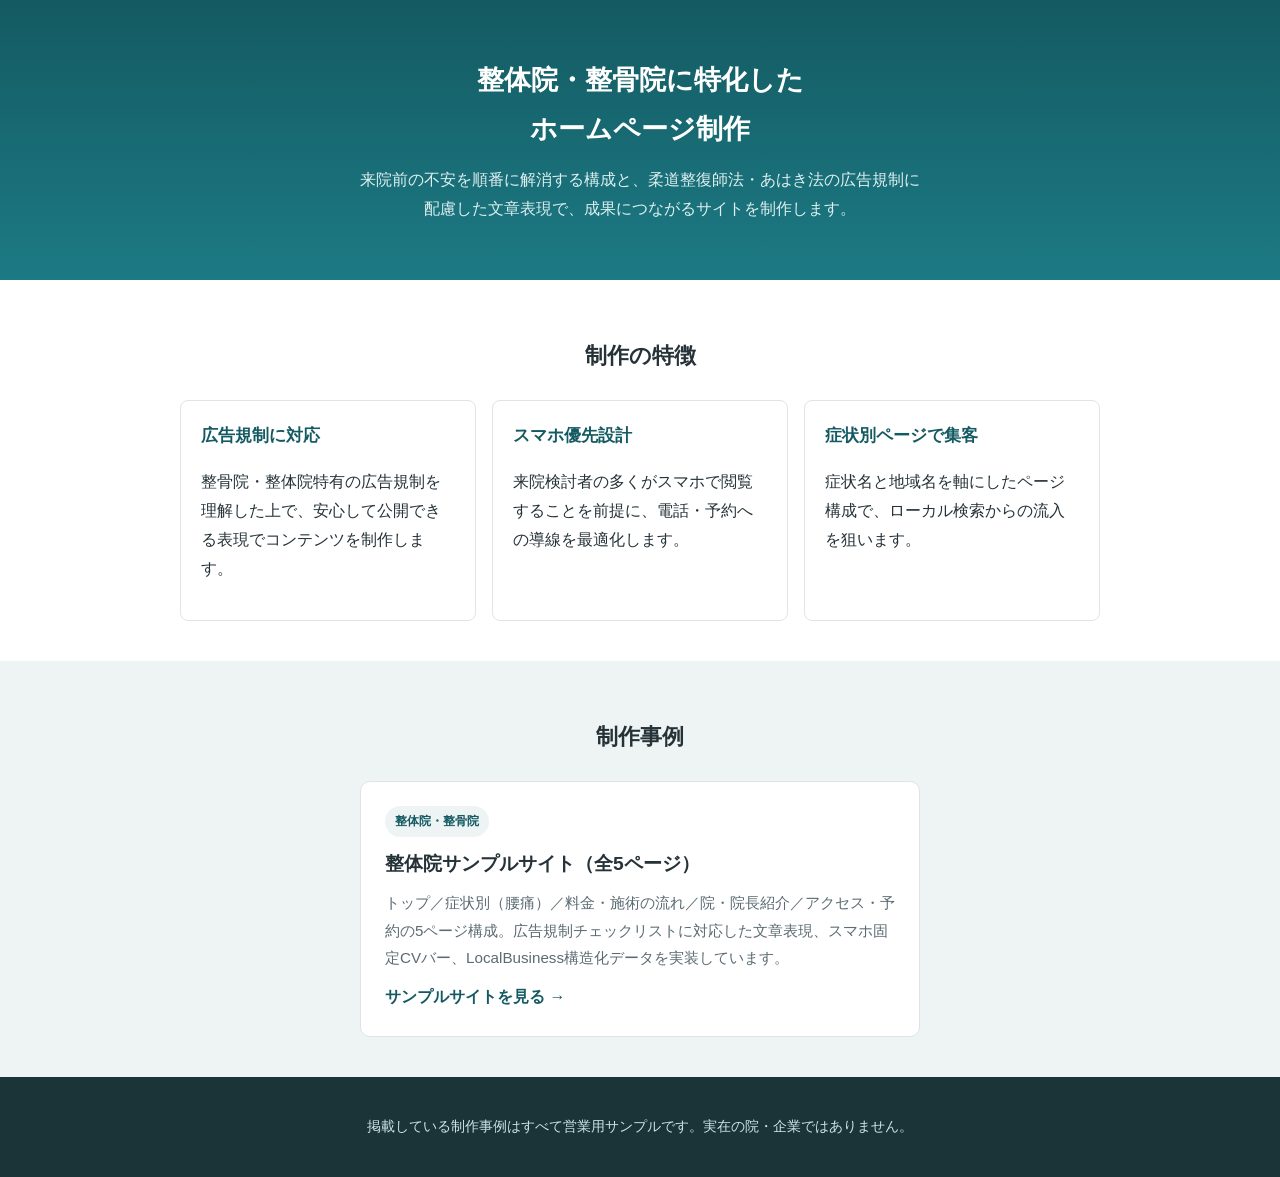
==== index.html @ cb38f488 "整体院サンプルサイト（みどり整体院）と GitHub Pages 公開設定を追加 とろりロード（hashiexe/-）とは完全に独立した環境として、 整体院・治療院向け営業サンプルサイトをこの新規リポ" ====
<!DOCTYPE html>
<html lang="ja">
<head>
<meta charset="UTF-8">
<meta name="viewport" content="width=device-width, initial-scale=1.0">
<title>整体院・整骨院向けホームページ制作サービス（制作事例）</title>
<meta name="description" content="整体院・整骨院に特化したホームページ制作サービスのご案内と制作事例。広告規制に配慮した文章表現と、来院前の不安を解消する構成で制作します。">
<style>
  :root {
    --color-primary: #1c7a84;
    --color-primary-dark: #145a62;
    --color-accent: #f5a623;
    --color-bg-alt: #eef3f4;
    --color-text: #253238;
    --color-text-light: #5b6b72;
  }
  * { box-sizing: border-box; }
  body {
    margin: 0;
    font-family: "Hiragino Kaku Gothic ProN", "Yu Gothic", sans-serif;
    font-size: 16px;
    line-height: 1.8;
    color: var(--color-text);
    background: #fff;
    overflow-x: hidden;
  }
  .container { max-width: 960px; margin: 0 auto; padding: 0 20px; }
  header.hero {
    background: linear-gradient(180deg, var(--color-primary-dark) 0%, var(--color-primary) 100%);
    color: #fff;
    padding: 56px 0;
    text-align: center;
  }
  header.hero h1 { font-size: 1.7rem; margin: 0 0 12px; }
  header.hero p { color: #dff0f1; max-width: 560px; margin: 0 auto; }
  section { padding: 40px 0; }
  section.alt { background: var(--color-bg-alt); }
  h2 { font-size: 1.35rem; text-align: center; margin-bottom: 24px; }
  .points { display: grid; gap: 16px; grid-template-columns: 1fr; }
  @media (min-width: 640px) { .points { grid-template-columns: repeat(3, 1fr); } }
  .point-card {
    background: #fff;
    border: 1px solid #dde5e6;
    border-radius: 8px;
    padding: 20px;
  }
  .point-card h3 { margin-top: 0; font-size: 1.05rem; color: var(--color-primary-dark); }
  .case-card {
    display: block;
    background: #fff;
    border: 1px solid #dde5e6;
    border-radius: 10px;
    padding: 24px;
    text-decoration: none;
    color: var(--color-text);
    max-width: 560px;
    margin: 0 auto;
  }
  .case-card:hover { border-color: var(--color-primary); }
  .case-card .case-tag {
    display: inline-block;
    background: var(--color-bg-alt);
    color: var(--color-primary-dark);
    font-size: 0.78rem;
    font-weight: 700;
    padding: 4px 10px;
    border-radius: 999px;
    margin-bottom: 10px;
  }
  .case-card h3 { margin: 0 0 8px; font-size: 1.2rem; color: var(--color-text); }
  .case-card p { color: var(--color-text-light); margin: 0 0 12px; font-size: 0.95rem; }
  .case-card .case-cta { color: var(--color-primary-dark); font-weight: 700; }
  footer {
    background: #1a3438;
    color: #cfe3e5;
    padding: 24px 0;
    text-align: center;
    font-size: 0.85rem;
  }
</style>
</head>
<body>

<header class="hero">
  <div class="container">
    <h1>整体院・整骨院に特化した<br>ホームページ制作</h1>
    <p>来院前の不安を順番に解消する構成と、柔道整復師法・あはき法の広告規制に配慮した文章表現で、成果につながるサイトを制作します。</p>
  </div>
</header>

<section>
  <div class="container">
    <h2>制作の特徴</h2>
    <div class="points">
      <div class="point-card">
        <h3>広告規制に対応</h3>
        <p>整骨院・整体院特有の広告規制を理解した上で、安心して公開できる表現でコンテンツを制作します。</p>
      </div>
      <div class="point-card">
        <h3>スマホ優先設計</h3>
        <p>来院検討者の多くがスマホで閲覧することを前提に、電話・予約への導線を最適化します。</p>
      </div>
      <div class="point-card">
        <h3>症状別ページで集客</h3>
        <p>症状名と地域名を軸にしたページ構成で、ローカル検索からの流入を狙います。</p>
      </div>
    </div>
  </div>
</section>

<section class="alt" id="cases">
  <div class="container">
    <h2>制作事例</h2>
    <a class="case-card" href="samples/seitai-full/">
      <span class="case-tag">整体院・整骨院</span>
      <h3>整体院サンプルサイト（全5ページ）</h3>
      <p>トップ／症状別（腰痛）／料金・施術の流れ／院・院長紹介／アクセス・予約の5ページ構成。広告規制チェックリストに対応した文章表現、スマホ固定CVバー、LocalBusiness構造化データを実装しています。</p>
      <span class="case-cta">サンプルサイトを見る →</span>
    </a>
  </div>
</section>

<footer>
  <div class="container">
    <p>掲載している制作事例はすべて営業用サンプルです。実在の院・企業ではありません。</p>
  </div>
</footer>

</body>
</html>
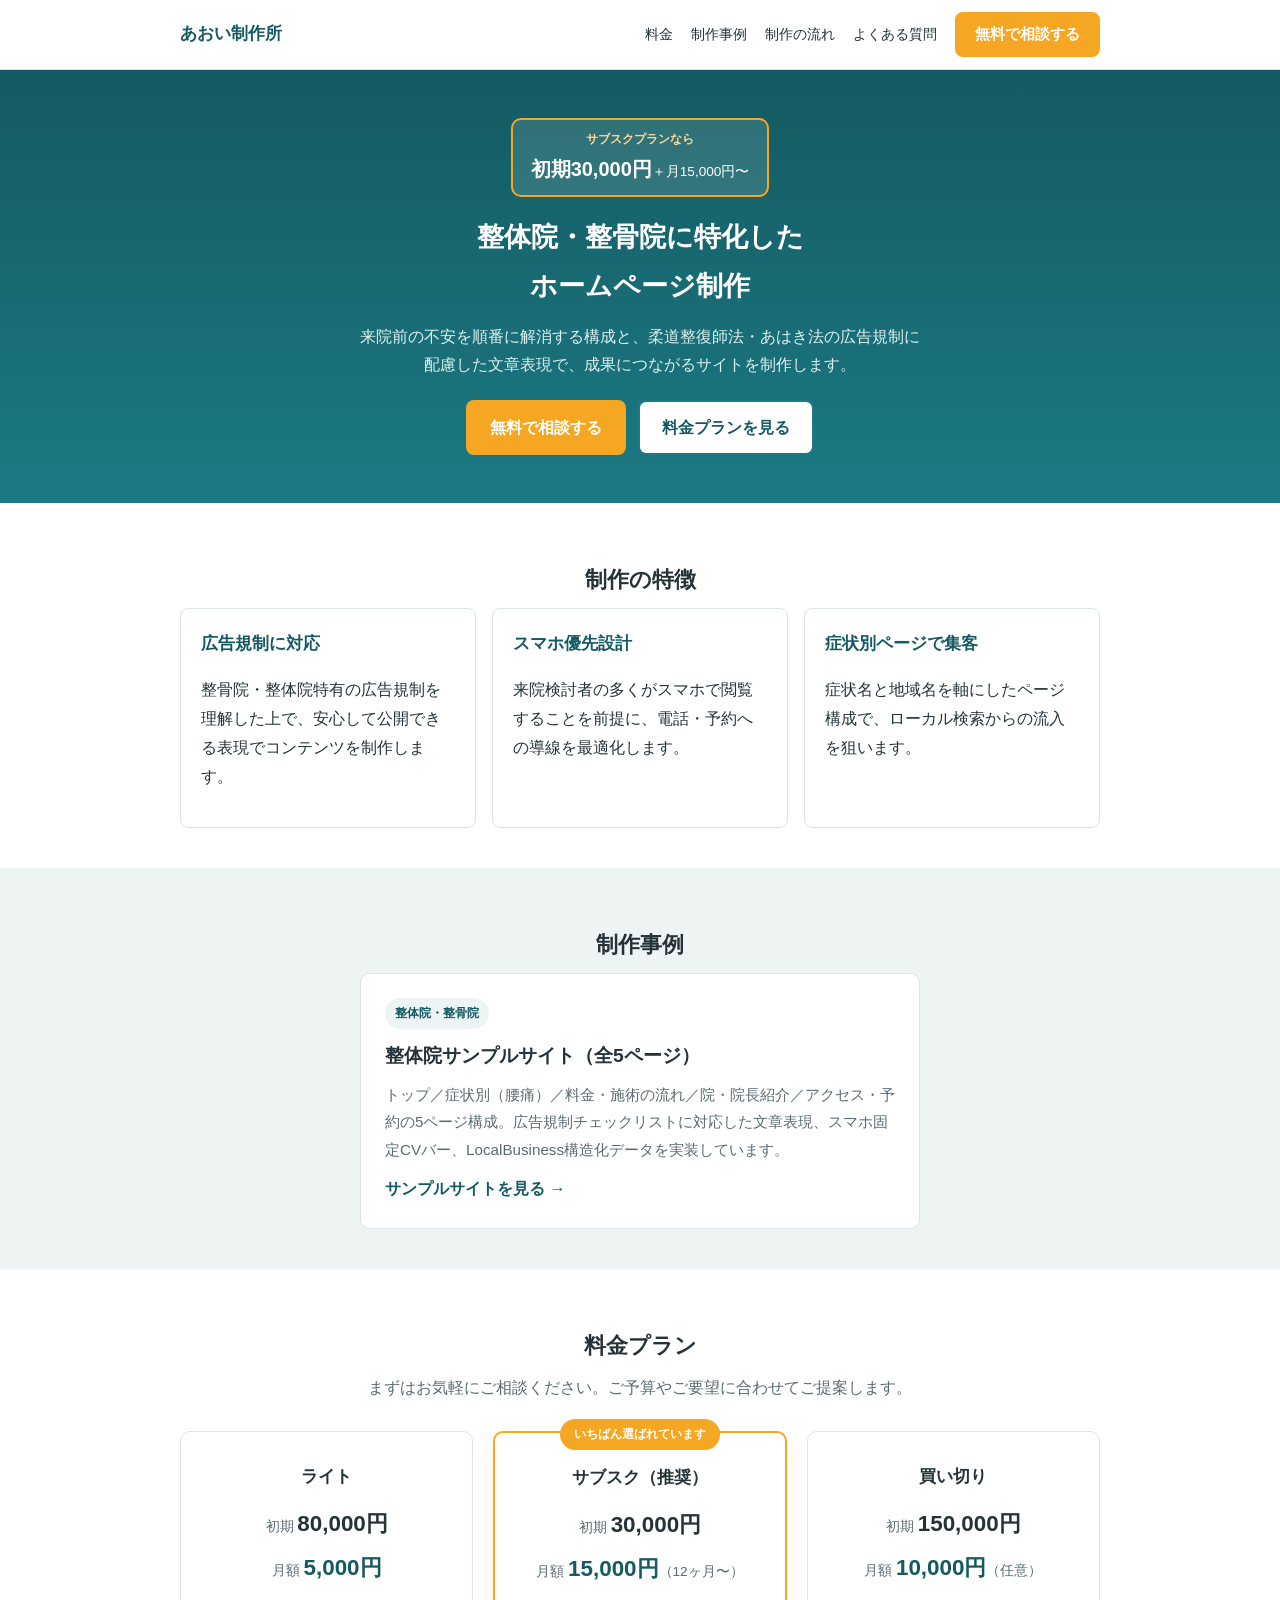
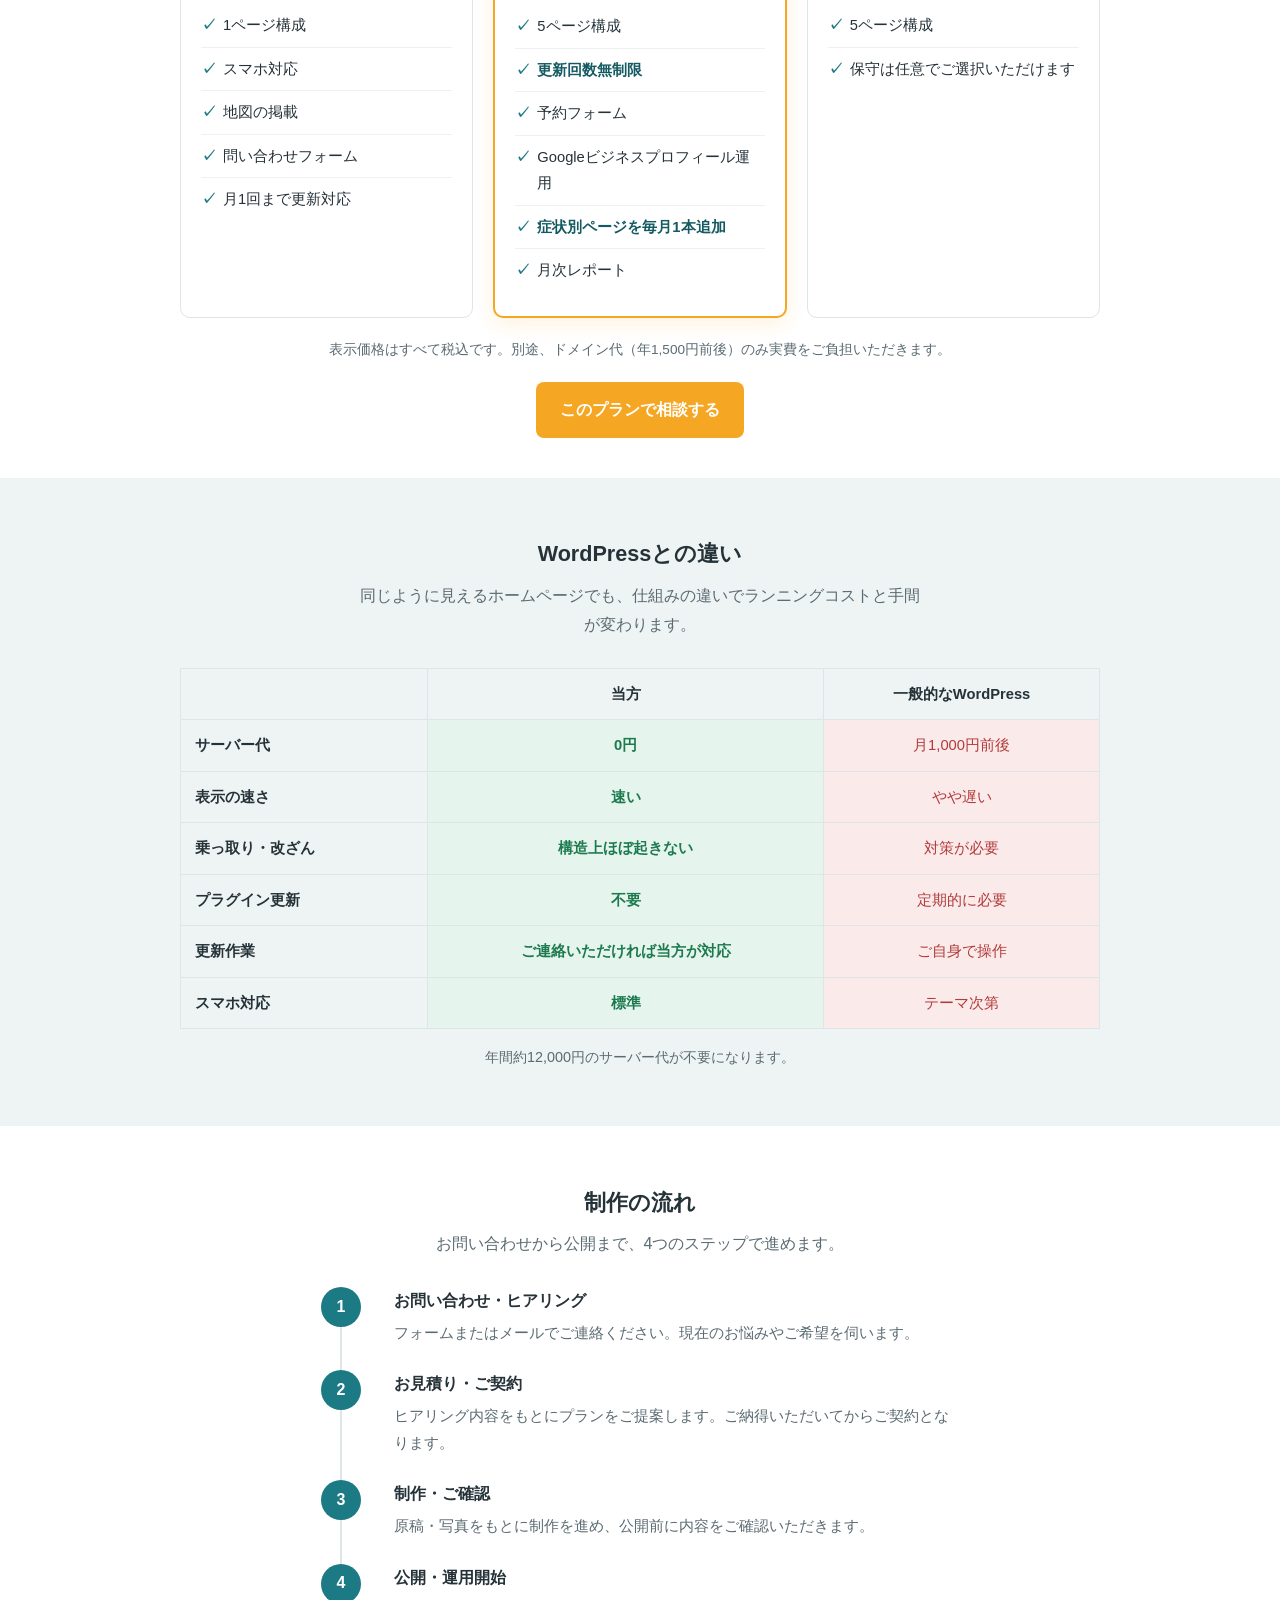
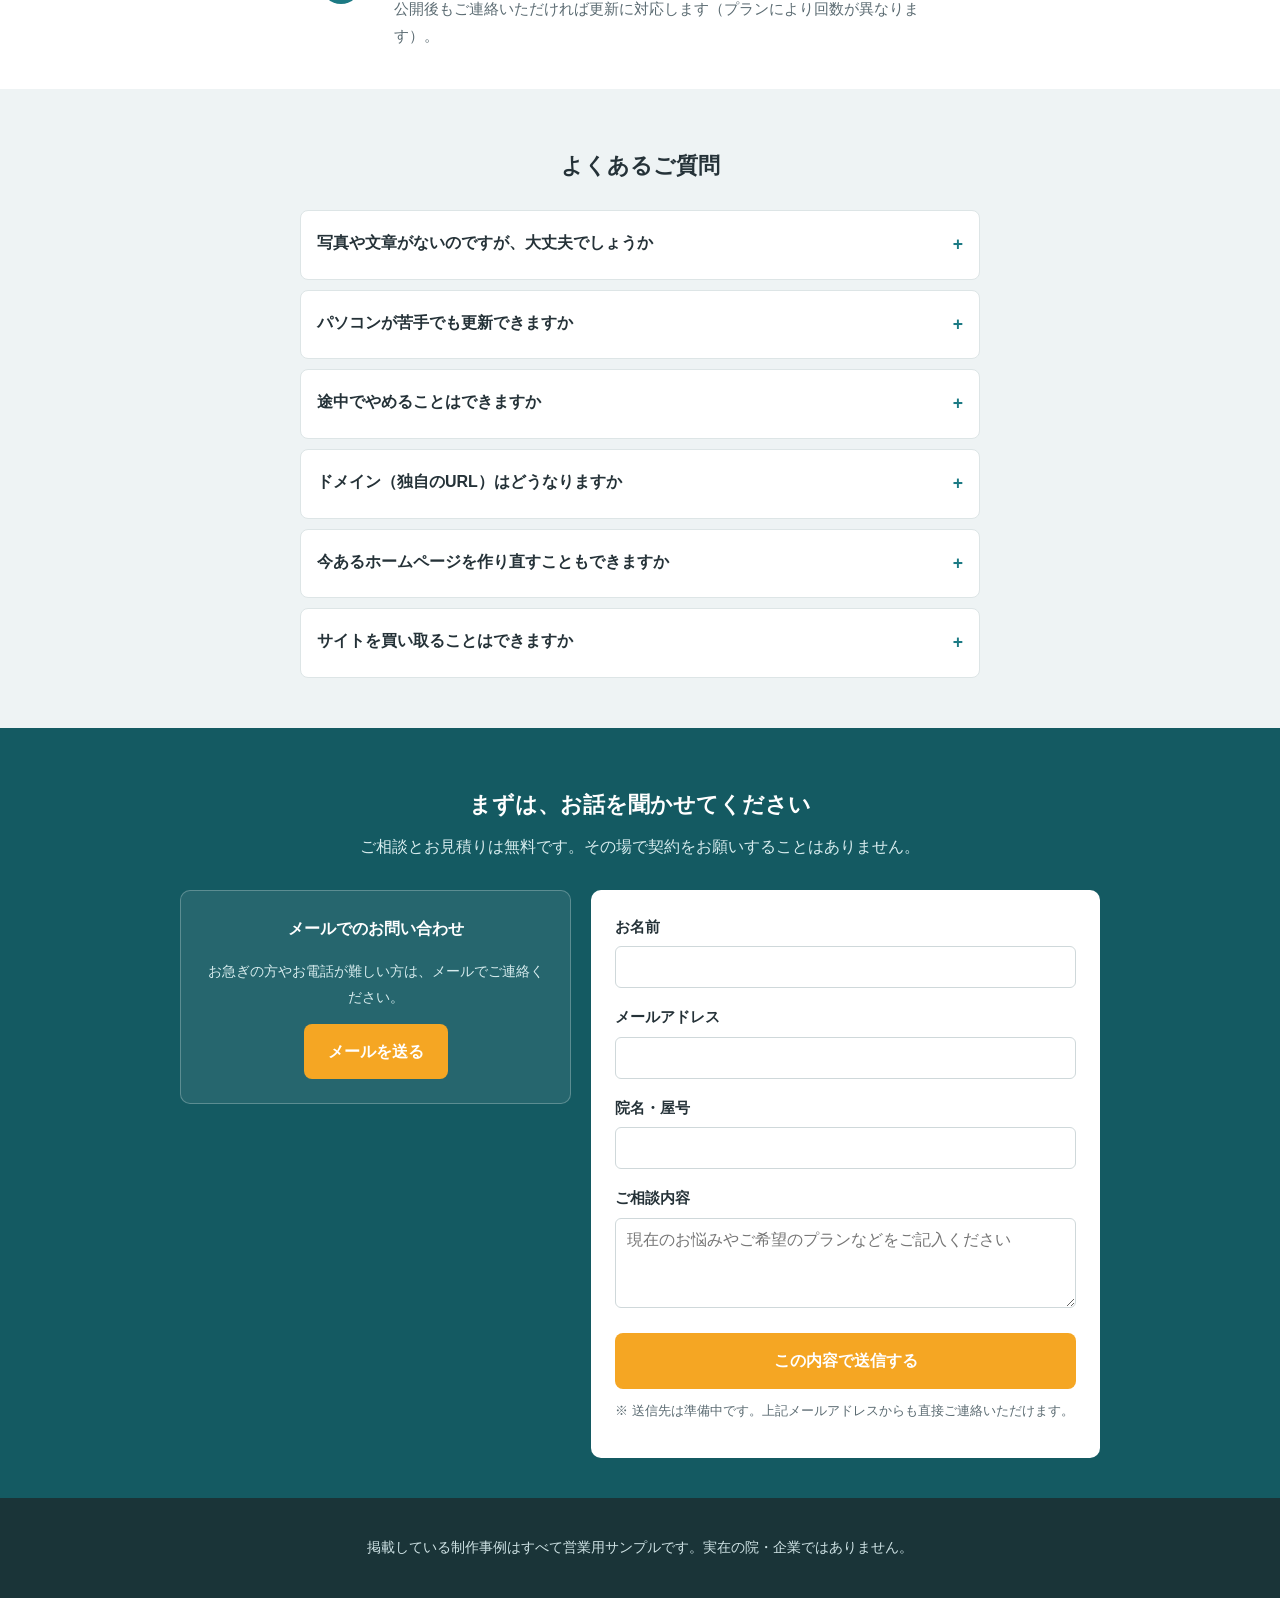
==== commit a05c2ad1: "営業トップに問い合わせ・料金プラン等の不足セクションを追加 営業ページとして必須の要素が欠落していたため、仕様書に従って修正した。  - ヘッダーに屋号（あおい制作所）とsticky「無料で相談する」" ====
--- a/index.html
+++ b/index.html
@@ -3,16 +3,21 @@
 <head>
 <meta charset="UTF-8">
 <meta name="viewport" content="width=device-width, initial-scale=1.0">
-<title>整体院・整骨院向けホームページ制作サービス（制作事例）</title>
-<meta name="description" content="整体院・整骨院に特化したホームページ制作サービスのご案内と制作事例。広告規制に配慮した文章表現と、来院前の不安を解消する構成で制作します。">
+<title>整体院・整骨院向けホームページ制作サービス｜あおい制作所</title>
+<meta name="description" content="整体院・整骨院に特化したホームページ制作サービス。初期30,000円＋月額15,000円〜。広告規制に配慮した文章表現と、来院前の不安を解消する構成で制作します。ご相談・お見積りは無料です。">
 <style>
   :root {
     --color-primary: #1c7a84;
     --color-primary-dark: #145a62;
     --color-accent: #f5a623;
+    --color-accent-dark: #d98c0f;
     --color-bg-alt: #eef3f4;
     --color-text: #253238;
     --color-text-light: #5b6b72;
+    --color-good: #1c7a4e;
+    --color-good-bg: #e5f4ec;
+    --color-bad: #b23b3b;
+    --color-bad-bg: #fbeaea;
   }
   * { box-sizing: border-box; }
   body {
@@ -25,17 +30,95 @@
     overflow-x: hidden;
   }
   .container { max-width: 960px; margin: 0 auto; padding: 0 20px; }
+  img, svg { max-width: 100%; }
+
+  /* ヘッダー */
+  .site-header {
+    position: sticky;
+    top: 0;
+    z-index: 500;
+    background: #fff;
+    border-bottom: 1px solid #dde5e6;
+  }
+  .site-header .container {
+    display: flex;
+    flex-wrap: wrap;
+    align-items: center;
+    justify-content: space-between;
+    gap: 10px;
+    padding-top: 12px;
+    padding-bottom: 12px;
+  }
+  .site-logo {
+    font-weight: 700;
+    font-size: 1.05rem;
+    color: var(--color-primary-dark);
+    text-decoration: none;
+  }
+  .site-nav {
+    display: flex;
+    flex-wrap: wrap;
+    align-items: center;
+    gap: 4px 18px;
+  }
+  .site-nav a:not(.btn) {
+    color: var(--color-text);
+    text-decoration: none;
+    font-size: 0.9rem;
+    font-weight: 500;
+  }
+  .site-nav a:not(.btn):hover { color: var(--color-primary-dark); }
+
+  /* ボタン */
+  .btn {
+    display: inline-flex;
+    align-items: center;
+    justify-content: center;
+    padding: 11px 18px;
+    border-radius: 8px;
+    font-weight: 700;
+    font-size: 0.92rem;
+    text-decoration: none;
+    border: 2px solid transparent;
+    line-height: 1.3;
+    white-space: nowrap;
+  }
+  .btn-accent { background: var(--color-accent); color: #fff; }
+  .btn-accent:hover { background: var(--color-accent-dark); }
+  .btn-outline { background: #fff; color: var(--color-primary-dark); border-color: var(--color-primary); }
+  .btn-outline:hover { background: var(--color-bg-alt); }
+  .btn-large { padding: 15px 22px; font-size: 1.02rem; }
+  .cta-row { display: flex; flex-wrap: wrap; gap: 12px; margin-top: 20px; }
+
+  /* ヒーロー */
   header.hero {
     background: linear-gradient(180deg, var(--color-primary-dark) 0%, var(--color-primary) 100%);
     color: #fff;
-    padding: 56px 0;
+    padding: 48px 0;
     text-align: center;
   }
+  .price-badge {
+    display: inline-flex;
+    flex-direction: column;
+    align-items: center;
+    background: rgba(255,255,255,0.12);
+    border: 2px solid var(--color-accent);
+    border-radius: 10px;
+    padding: 8px 18px;
+    margin-bottom: 16px;
+  }
+  .price-badge .badge-label { font-size: 0.78rem; font-weight: 700; color: #ffd98f; }
+  .price-badge .badge-value { font-size: 1.25rem; font-weight: 700; }
+  .price-badge .badge-value span { font-size: 0.85rem; font-weight: 400; }
   header.hero h1 { font-size: 1.7rem; margin: 0 0 12px; }
   header.hero p { color: #dff0f1; max-width: 560px; margin: 0 auto; }
+  header.hero .cta-row { justify-content: center; }
+
   section { padding: 40px 0; }
   section.alt { background: var(--color-bg-alt); }
-  h2 { font-size: 1.35rem; text-align: center; margin-bottom: 24px; }
+  h2 { font-size: 1.35rem; text-align: center; margin-bottom: 8px; }
+  .section-lead { text-align: center; color: var(--color-text-light); margin: 0 auto 28px; max-width: 560px; }
+
   .points { display: grid; gap: 16px; grid-template-columns: 1fr; }
   @media (min-width: 640px) { .points { grid-template-columns: repeat(3, 1fr); } }
   .point-card {
@@ -45,6 +128,7 @@
     padding: 20px;
   }
   .point-card h3 { margin-top: 0; font-size: 1.05rem; color: var(--color-primary-dark); }
+
   .case-card {
     display: block;
     background: #fff;
@@ -70,6 +154,192 @@
   .case-card h3 { margin: 0 0 8px; font-size: 1.2rem; color: var(--color-text); }
   .case-card p { color: var(--color-text-light); margin: 0 0 12px; font-size: 0.95rem; }
   .case-card .case-cta { color: var(--color-primary-dark); font-weight: 700; }
+
+  /* 料金プラン */
+  .plans-grid {
+    display: grid;
+    gap: 20px;
+    grid-template-columns: 1fr;
+  }
+  @media (min-width: 780px) {
+    .plans-grid { grid-template-columns: repeat(3, 1fr); align-items: stretch; }
+  }
+  .plan-card {
+    position: relative;
+    background: #fff;
+    border: 1px solid #dde5e6;
+    border-radius: 10px;
+    padding: 24px 20px;
+    display: flex;
+    flex-direction: column;
+  }
+  .plan-card.featured {
+    border: 2px solid var(--color-accent);
+    box-shadow: 0 6px 20px rgba(245, 166, 35, 0.15);
+  }
+  .plan-badge {
+    position: absolute;
+    top: -14px;
+    left: 50%;
+    transform: translateX(-50%);
+    background: var(--color-accent);
+    color: #fff;
+    font-size: 0.75rem;
+    font-weight: 700;
+    padding: 5px 14px;
+    border-radius: 999px;
+    white-space: nowrap;
+  }
+  .plan-name { font-size: 1.05rem; font-weight: 700; margin: 6px 0 12px; text-align: center; }
+  .plan-price { text-align: center; margin-bottom: 16px; }
+  .plan-price .plan-initial { font-size: 0.85rem; color: var(--color-text-light); }
+  .plan-price .plan-initial strong { font-size: 1.4rem; color: var(--color-text); }
+  .plan-price .plan-monthly { font-size: 0.85rem; color: var(--color-text-light); margin-top: 4px; }
+  .plan-price .plan-monthly strong { font-size: 1.4rem; color: var(--color-primary-dark); }
+  .plan-list { list-style: none; margin: 0; padding: 0; flex-grow: 1; }
+  .plan-list li {
+    padding: 8px 0 8px 22px;
+    position: relative;
+    font-size: 0.92rem;
+    border-bottom: 1px solid #eef1f2;
+  }
+  .plan-list li:last-child { border-bottom: none; }
+  .plan-list li::before {
+    content: "✓";
+    position: absolute;
+    left: 0;
+    color: var(--color-primary);
+    font-weight: 700;
+  }
+  .plan-list li.highlight { font-weight: 700; color: var(--color-primary-dark); }
+  .plans-note { text-align: center; color: var(--color-text-light); font-size: 0.85rem; margin-top: 20px; }
+
+  /* WordPress比較 */
+  .compare-wrap { overflow-x: auto; }
+  .compare-table {
+    width: 100%;
+    border-collapse: collapse;
+    background: #fff;
+    min-width: 480px;
+  }
+  .compare-table th, .compare-table td {
+    padding: 12px 14px;
+    border: 1px solid #dde5e6;
+    font-size: 0.92rem;
+    text-align: center;
+  }
+  .compare-table th { background: var(--color-bg-alt); font-weight: 700; }
+  .compare-table td:first-child, .compare-table th:first-child { text-align: left; font-weight: 700; }
+  .compare-table td.col-us { background: var(--color-good-bg); color: var(--color-good); font-weight: 700; }
+  .compare-table td.col-wp { background: var(--color-bad-bg); color: var(--color-bad); }
+  .compare-note { text-align: center; color: var(--color-text-light); font-size: 0.9rem; margin-top: 16px; }
+
+  /* 制作の流れ */
+  .flow-list {
+    list-style: none;
+    margin: 0;
+    padding: 0;
+    counter-reset: flow;
+    max-width: 640px;
+    margin-left: auto;
+    margin-right: auto;
+  }
+  .flow-step {
+    counter-increment: flow;
+    position: relative;
+    padding: 0 0 24px 52px;
+    border-left: 2px solid #dde5e6;
+    margin-left: 20px;
+  }
+  .flow-step:last-child { border-left-color: transparent; padding-bottom: 0; }
+  .flow-step::before {
+    content: counter(flow);
+    position: absolute;
+    left: -21px;
+    top: 0;
+    width: 40px;
+    height: 40px;
+    border-radius: 50%;
+    background: var(--color-primary);
+    color: #fff;
+    display: flex;
+    align-items: center;
+    justify-content: center;
+    font-weight: 700;
+  }
+  .flow-step h3 { margin: 0 0 4px; font-size: 1rem; }
+  .flow-step p { margin: 0; color: var(--color-text-light); font-size: 0.92rem; }
+
+  /* FAQ */
+  .faq-item {
+    background: #fff;
+    border: 1px solid #dde5e6;
+    border-radius: 8px;
+    margin-bottom: 10px;
+    padding: 4px 16px;
+  }
+  .faq-item summary {
+    padding: 14px 0;
+    font-weight: 700;
+    cursor: pointer;
+    list-style: none;
+    display: flex;
+    justify-content: space-between;
+    gap: 12px;
+  }
+  .faq-item summary::-webkit-details-marker { display: none; }
+  .faq-item summary::after {
+    content: "+";
+    flex: none;
+    color: var(--color-primary);
+    font-weight: 700;
+    font-size: 1.1rem;
+  }
+  .faq-item[open] summary::after { content: "−"; }
+  .faq-item p { margin: 0 0 14px; color: var(--color-text-light); font-size: 0.93rem; }
+
+  /* お問い合わせ */
+  .contact-section { background: var(--color-primary-dark); color: #fff; }
+  .contact-section h2 { color: #fff; }
+  .contact-section .section-lead { color: #d7ecee; }
+  .contact-grid {
+    display: grid;
+    gap: 20px;
+    grid-template-columns: 1fr;
+    margin-top: 8px;
+  }
+  @media (min-width: 780px) {
+    .contact-grid { grid-template-columns: 1fr 1.3fr; align-items: start; }
+  }
+  .contact-mail-card {
+    background: rgba(255,255,255,0.08);
+    border: 1px solid rgba(255,255,255,0.25);
+    border-radius: 10px;
+    padding: 24px;
+    text-align: center;
+  }
+  .contact-mail-card h3 { margin-top: 0; font-size: 1rem; }
+  .contact-mail-card p { color: #d7ecee; font-size: 0.88rem; }
+  .contact-form {
+    background: #fff;
+    color: var(--color-text);
+    border-radius: 10px;
+    padding: 24px;
+  }
+  .form-field { margin-bottom: 16px; }
+  .form-field label { display: block; font-weight: 700; margin-bottom: 6px; font-size: 0.92rem; }
+  .form-field input,
+  .form-field textarea {
+    width: 100%;
+    padding: 11px;
+    border: 1px solid #cfd8da;
+    border-radius: 6px;
+    font-size: 1rem;
+    font-family: inherit;
+  }
+  .form-field textarea { min-height: 90px; resize: vertical; }
+  .form-note { font-size: 0.8rem; color: var(--color-text-light); margin-top: 10px; }
+
   footer {
     background: #1a3438;
     color: #cfe3e5;
@@ -81,10 +351,31 @@
 </head>
 <body>
 
-<header class="hero">
-  <div class="container">
+<div class="site-header">
+  <div class="container">
+    <a class="site-logo" href="#top">あおい制作所</a>
+    <nav class="site-nav" aria-label="サイト内ナビゲーション">
+      <a href="#plans">料金</a>
+      <a href="#cases">制作事例</a>
+      <a href="#flow">制作の流れ</a>
+      <a href="#faq">よくある質問</a>
+      <a class="btn btn-accent" href="#contact">無料で相談する</a>
+    </nav>
+  </div>
+</div>
+
+<header class="hero" id="top">
+  <div class="container">
+    <div class="price-badge">
+      <span class="badge-label">サブスクプランなら</span>
+      <span class="badge-value">初期30,000円<span>＋月15,000円〜</span></span>
+    </div>
     <h1>整体院・整骨院に特化した<br>ホームページ制作</h1>
     <p>来院前の不安を順番に解消する構成と、柔道整復師法・あはき法の広告規制に配慮した文章表現で、成果につながるサイトを制作します。</p>
+    <div class="cta-row">
+      <a class="btn btn-accent btn-large" href="#contact">無料で相談する</a>
+      <a class="btn btn-outline btn-large" href="#plans" style="background:#fff;">料金プランを見る</a>
+    </div>
   </div>
 </header>
 
@@ -120,6 +411,178 @@
   </div>
 </section>
 
+<section id="plans">
+  <div class="container">
+    <h2>料金プラン</h2>
+    <p class="section-lead">まずはお気軽にご相談ください。ご予算やご要望に合わせてご提案します。</p>
+    <div class="plans-grid">
+      <div class="plan-card">
+        <div class="plan-name">ライト</div>
+        <div class="plan-price">
+          <div class="plan-initial">初期 <strong>80,000円</strong></div>
+          <div class="plan-monthly">月額 <strong>5,000円</strong></div>
+        </div>
+        <ul class="plan-list">
+          <li>1ページ構成</li>
+          <li>スマホ対応</li>
+          <li>地図の掲載</li>
+          <li>問い合わせフォーム</li>
+          <li>月1回まで更新対応</li>
+        </ul>
+      </div>
+      <div class="plan-card featured">
+        <span class="plan-badge">いちばん選ばれています</span>
+        <div class="plan-name">サブスク（推奨）</div>
+        <div class="plan-price">
+          <div class="plan-initial">初期 <strong>30,000円</strong></div>
+          <div class="plan-monthly">月額 <strong>15,000円</strong>（12ヶ月〜）</div>
+        </div>
+        <ul class="plan-list">
+          <li>5ページ構成</li>
+          <li class="highlight">更新回数無制限</li>
+          <li>予約フォーム</li>
+          <li>Googleビジネスプロフィール運用</li>
+          <li class="highlight">症状別ページを毎月1本追加</li>
+          <li>月次レポート</li>
+        </ul>
+      </div>
+      <div class="plan-card">
+        <div class="plan-name">買い切り</div>
+        <div class="plan-price">
+          <div class="plan-initial">初期 <strong>150,000円</strong></div>
+          <div class="plan-monthly">月額 <strong>10,000円</strong>（任意）</div>
+        </div>
+        <ul class="plan-list">
+          <li>5ページ構成</li>
+          <li>保守は任意でご選択いただけます</li>
+        </ul>
+      </div>
+    </div>
+    <p class="plans-note">表示価格はすべて税込です。別途、ドメイン代（年1,500円前後）のみ実費をご負担いただきます。</p>
+    <div class="cta-row" style="justify-content:center;">
+      <a class="btn btn-accent btn-large" href="#contact">このプランで相談する</a>
+    </div>
+  </div>
+</section>
+
+<section class="alt">
+  <div class="container">
+    <h2>WordPressとの違い</h2>
+    <p class="section-lead">同じように見えるホームページでも、仕組みの違いでランニングコストと手間が変わります。</p>
+    <div class="compare-wrap">
+      <table class="compare-table">
+        <thead>
+          <tr>
+            <th scope="col"></th>
+            <th scope="col">当方</th>
+            <th scope="col">一般的なWordPress</th>
+          </tr>
+        </thead>
+        <tbody>
+          <tr><th scope="row">サーバー代</th><td class="col-us">0円</td><td class="col-wp">月1,000円前後</td></tr>
+          <tr><th scope="row">表示の速さ</th><td class="col-us">速い</td><td class="col-wp">やや遅い</td></tr>
+          <tr><th scope="row">乗っ取り・改ざん</th><td class="col-us">構造上ほぼ起きない</td><td class="col-wp">対策が必要</td></tr>
+          <tr><th scope="row">プラグイン更新</th><td class="col-us">不要</td><td class="col-wp">定期的に必要</td></tr>
+          <tr><th scope="row">更新作業</th><td class="col-us">ご連絡いただければ当方が対応</td><td class="col-wp">ご自身で操作</td></tr>
+          <tr><th scope="row">スマホ対応</th><td class="col-us">標準</td><td class="col-wp">テーマ次第</td></tr>
+        </tbody>
+      </table>
+    </div>
+    <p class="compare-note">年間約12,000円のサーバー代が不要になります。</p>
+  </div>
+</section>
+
+<section id="flow">
+  <div class="container">
+    <h2>制作の流れ</h2>
+    <p class="section-lead">お問い合わせから公開まで、4つのステップで進めます。</p>
+    <ol class="flow-list">
+      <li class="flow-step">
+        <h3>お問い合わせ・ヒアリング</h3>
+        <p>フォームまたはメールでご連絡ください。現在のお悩みやご希望を伺います。</p>
+      </li>
+      <li class="flow-step">
+        <h3>お見積り・ご契約</h3>
+        <p>ヒアリング内容をもとにプランをご提案します。ご納得いただいてからご契約となります。</p>
+      </li>
+      <li class="flow-step">
+        <h3>制作・ご確認</h3>
+        <p>原稿・写真をもとに制作を進め、公開前に内容をご確認いただきます。</p>
+      </li>
+      <li class="flow-step">
+        <h3>公開・運用開始</h3>
+        <p>公開後もご連絡いただければ更新に対応します（プランにより回数が異なります）。</p>
+      </li>
+    </ol>
+  </div>
+</section>
+
+<section class="alt" id="faq">
+  <div class="container">
+    <h2>よくあるご質問</h2>
+    <div style="max-width:680px;margin:24px auto 0;">
+      <details class="faq-item">
+        <summary>写真や文章がないのですが、大丈夫でしょうか</summary>
+        <p>ヒアリングをもとに、文章の下書きや構成をこちらでご用意することも可能です。写真がない場合はイメージに近い形でご案内しますので、遠慮なくご相談ください。</p>
+      </details>
+      <details class="faq-item">
+        <summary>パソコンが苦手でも更新できますか</summary>
+        <p>はい、問題ございません。更新したい内容をご連絡いただければ、当方で作業いたします。ご自身で操作していただく必要はありません。</p>
+      </details>
+      <details class="faq-item">
+        <summary>途中でやめることはできますか</summary>
+        <p>サブスクプランは最低契約期間（12ヶ月）がございますが、それ以降はいつでも解約いただけます。解約後のサイトの扱いについても事前にご相談ください。</p>
+      </details>
+      <details class="faq-item">
+        <summary>ドメイン（独自のURL）はどうなりますか</summary>
+        <p>新規に取得することも、既にお持ちのものをご利用いただくことも可能です。ドメインの契約名義はお客様ご自身となりますので、安心してご利用いただけます。</p>
+      </details>
+      <details class="faq-item">
+        <summary>今あるホームページを作り直すこともできますか</summary>
+        <p>はい、可能です。現在のサイトの内容や強みを活かしながら、見やすい構成・デザインに作り直すご提案をいたします。</p>
+      </details>
+      <details class="faq-item">
+        <summary>サイトを買い取ることはできますか</summary>
+        <p>サブスクプランを12ヶ月以上ご利用いただいた場合、20万円〜30万円＋譲渡手数料3万円〜5万円にて買い取りいただけます。以降はmicroCMSを使ってご自身で編集できる状態でお渡しします。</p>
+      </details>
+    </div>
+  </div>
+</section>
+
+<section class="contact-section" id="contact">
+  <div class="container">
+    <h2>まずは、お話を聞かせてください</h2>
+    <p class="section-lead">ご相談とお見積りは無料です。その場で契約をお願いすることはありません。</p>
+    <div class="contact-grid">
+      <div class="contact-mail-card">
+        <h3>メールでのお問い合わせ</h3>
+        <p>お急ぎの方やお電話が難しい方は、メールでご連絡ください。</p>
+        <a class="btn btn-accent btn-large" href="mailto:CONTACT_EMAIL_PLACEHOLDER">メールを送る</a>
+      </div>
+      <form class="contact-form" action="https://formspree.io/f/FORM_ID_PLACEHOLDER" method="POST">
+        <div class="form-field">
+          <label for="name">お名前</label>
+          <input type="text" id="name" name="name" autocomplete="name" required>
+        </div>
+        <div class="form-field">
+          <label for="email">メールアドレス</label>
+          <input type="email" id="email" name="email" autocomplete="email" required>
+        </div>
+        <div class="form-field">
+          <label for="shopname">院名・屋号</label>
+          <input type="text" id="shopname" name="shopname" autocomplete="organization">
+        </div>
+        <div class="form-field">
+          <label for="message">ご相談内容</label>
+          <textarea id="message" name="message" placeholder="現在のお悩みやご希望のプランなどをご記入ください"></textarea>
+        </div>
+        <button type="submit" class="btn btn-accent btn-large" style="width:100%;">この内容で送信する</button>
+        <p class="form-note">※ 送信先は準備中です。上記メールアドレスからも直接ご連絡いただけます。</p>
+      </form>
+    </div>
+  </div>
+</section>
+
 <footer>
   <div class="container">
     <p>掲載している制作事例はすべて営業用サンプルです。実在の院・企業ではありません。</p>
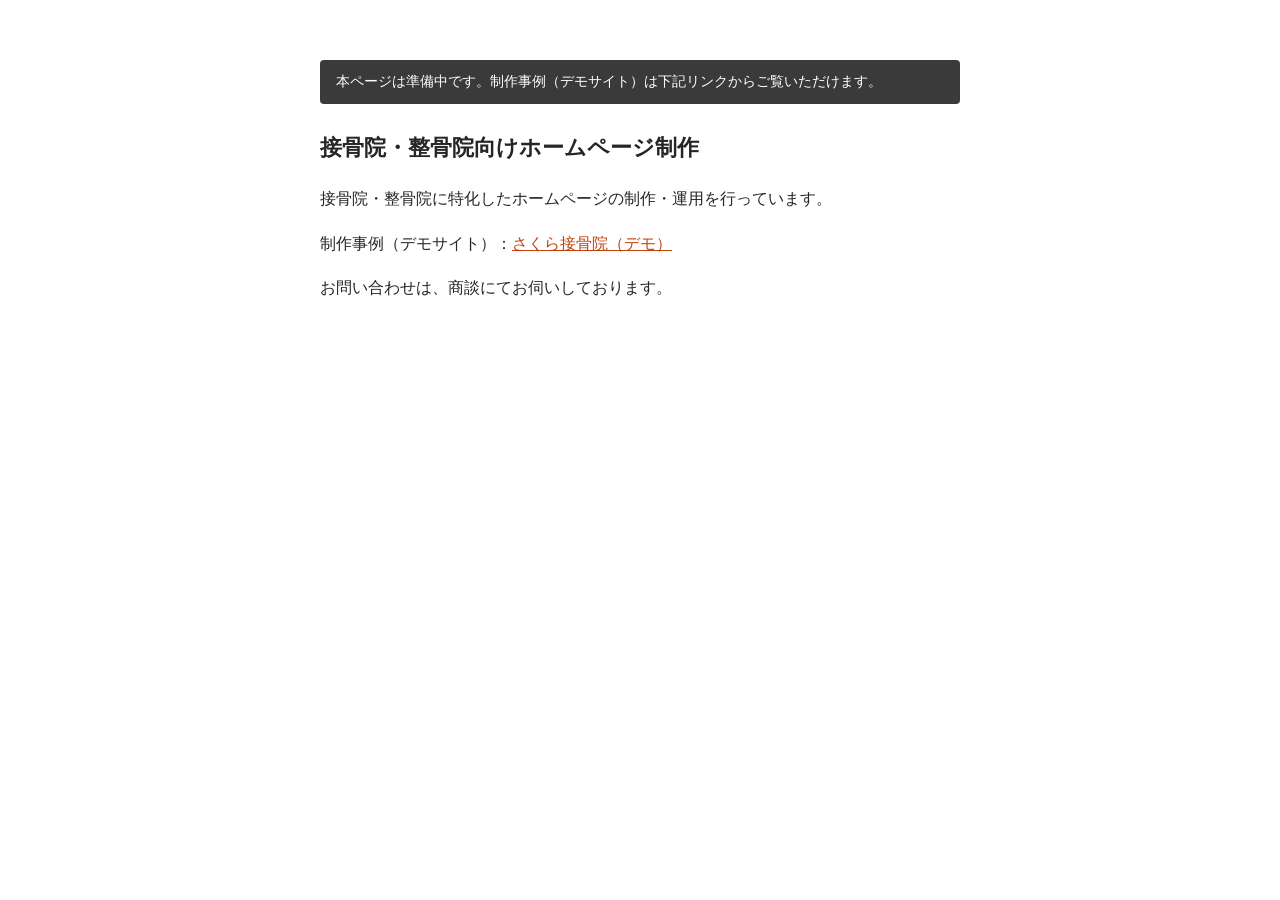
==== commit 156f934a: "fix: 監査指摘R-1に対応。旧価格・旧屋号・旧サンプルを全削除 監査役の再審査（rev2）で指摘された R-1（公開中の営業サイトが本日の 決定に反する状態で公開されていた）への対応。  削除・置" ====
--- a/index.html
+++ b/index.html
@@ -1,593 +1,23 @@
-<!DOCTYPE html>
+<!doctype html>
 <html lang="ja">
 <head>
-<meta charset="UTF-8">
-<meta name="viewport" content="width=device-width, initial-scale=1.0">
-<title>整体院・整骨院向けホームページ制作サービス｜あおい制作所</title>
-<meta name="description" content="整体院・整骨院に特化したホームページ制作サービス。初期30,000円＋月額15,000円〜。広告規制に配慮した文章表現と、来院前の不安を解消する構成で制作します。ご相談・お見積りは無料です。">
+<meta charset="utf-8">
+<meta name="viewport" content="width=device-width, initial-scale=1">
+<title>接骨院・整骨院向けホームページ制作</title>
+<meta name="description" content="接骨院・整骨院向けにホームページ制作を行っています。制作事例はサンプルサイトをご覧ください。">
+<meta name="robots" content="noindex">
 <style>
-  :root {
-    --color-primary: #1c7a84;
-    --color-primary-dark: #145a62;
-    --color-accent: #f5a623;
-    --color-accent-dark: #d98c0f;
-    --color-bg-alt: #eef3f4;
-    --color-text: #253238;
-    --color-text-light: #5b6b72;
-    --color-good: #1c7a4e;
-    --color-good-bg: #e5f4ec;
-    --color-bad: #b23b3b;
-    --color-bad-bg: #fbeaea;
-  }
-  * { box-sizing: border-box; }
-  body {
-    margin: 0;
-    font-family: "Hiragino Kaku Gothic ProN", "Yu Gothic", sans-serif;
-    font-size: 16px;
-    line-height: 1.8;
-    color: var(--color-text);
-    background: #fff;
-    overflow-x: hidden;
-  }
-  .container { max-width: 960px; margin: 0 auto; padding: 0 20px; }
-  img, svg { max-width: 100%; }
-
-  /* ヘッダー */
-  .site-header {
-    position: sticky;
-    top: 0;
-    z-index: 500;
-    background: #fff;
-    border-bottom: 1px solid #dde5e6;
-  }
-  .site-header .container {
-    display: flex;
-    flex-wrap: wrap;
-    align-items: center;
-    justify-content: space-between;
-    gap: 10px;
-    padding-top: 12px;
-    padding-bottom: 12px;
-  }
-  .site-logo {
-    font-weight: 700;
-    font-size: 1.05rem;
-    color: var(--color-primary-dark);
-    text-decoration: none;
-  }
-  .site-nav {
-    display: flex;
-    flex-wrap: wrap;
-    align-items: center;
-    gap: 4px 18px;
-  }
-  .site-nav a:not(.btn) {
-    color: var(--color-text);
-    text-decoration: none;
-    font-size: 0.9rem;
-    font-weight: 500;
-  }
-  .site-nav a:not(.btn):hover { color: var(--color-primary-dark); }
-
-  /* ボタン */
-  .btn {
-    display: inline-flex;
-    align-items: center;
-    justify-content: center;
-    padding: 11px 18px;
-    border-radius: 8px;
-    font-weight: 700;
-    font-size: 0.92rem;
-    text-decoration: none;
-    border: 2px solid transparent;
-    line-height: 1.3;
-    white-space: nowrap;
-  }
-  .btn-accent { background: var(--color-accent); color: #fff; }
-  .btn-accent:hover { background: var(--color-accent-dark); }
-  .btn-outline { background: #fff; color: var(--color-primary-dark); border-color: var(--color-primary); }
-  .btn-outline:hover { background: var(--color-bg-alt); }
-  .btn-large { padding: 15px 22px; font-size: 1.02rem; }
-  .cta-row { display: flex; flex-wrap: wrap; gap: 12px; margin-top: 20px; }
-
-  /* ヒーロー */
-  header.hero {
-    background: linear-gradient(180deg, var(--color-primary-dark) 0%, var(--color-primary) 100%);
-    color: #fff;
-    padding: 48px 0;
-    text-align: center;
-  }
-  .price-badge {
-    display: inline-flex;
-    flex-direction: column;
-    align-items: center;
-    background: rgba(255,255,255,0.12);
-    border: 2px solid var(--color-accent);
-    border-radius: 10px;
-    padding: 8px 18px;
-    margin-bottom: 16px;
-  }
-  .price-badge .badge-label { font-size: 0.78rem; font-weight: 700; color: #ffd98f; }
-  .price-badge .badge-value { font-size: 1.25rem; font-weight: 700; }
-  .price-badge .badge-value span { font-size: 0.85rem; font-weight: 400; }
-  header.hero h1 { font-size: 1.7rem; margin: 0 0 12px; }
-  header.hero p { color: #dff0f1; max-width: 560px; margin: 0 auto; }
-  header.hero .cta-row { justify-content: center; }
-
-  section { padding: 40px 0; }
-  section.alt { background: var(--color-bg-alt); }
-  h2 { font-size: 1.35rem; text-align: center; margin-bottom: 8px; }
-  .section-lead { text-align: center; color: var(--color-text-light); margin: 0 auto 28px; max-width: 560px; }
-
-  .points { display: grid; gap: 16px; grid-template-columns: 1fr; }
-  @media (min-width: 640px) { .points { grid-template-columns: repeat(3, 1fr); } }
-  .point-card {
-    background: #fff;
-    border: 1px solid #dde5e6;
-    border-radius: 8px;
-    padding: 20px;
-  }
-  .point-card h3 { margin-top: 0; font-size: 1.05rem; color: var(--color-primary-dark); }
-
-  .case-card {
-    display: block;
-    background: #fff;
-    border: 1px solid #dde5e6;
-    border-radius: 10px;
-    padding: 24px;
-    text-decoration: none;
-    color: var(--color-text);
-    max-width: 560px;
-    margin: 0 auto;
-  }
-  .case-card:hover { border-color: var(--color-primary); }
-  .case-card .case-tag {
-    display: inline-block;
-    background: var(--color-bg-alt);
-    color: var(--color-primary-dark);
-    font-size: 0.78rem;
-    font-weight: 700;
-    padding: 4px 10px;
-    border-radius: 999px;
-    margin-bottom: 10px;
-  }
-  .case-card h3 { margin: 0 0 8px; font-size: 1.2rem; color: var(--color-text); }
-  .case-card p { color: var(--color-text-light); margin: 0 0 12px; font-size: 0.95rem; }
-  .case-card .case-cta { color: var(--color-primary-dark); font-weight: 700; }
-
-  /* 料金プラン */
-  .plans-grid {
-    display: grid;
-    gap: 20px;
-    grid-template-columns: 1fr;
-  }
-  @media (min-width: 780px) {
-    .plans-grid { grid-template-columns: repeat(3, 1fr); align-items: stretch; }
-  }
-  .plan-card {
-    position: relative;
-    background: #fff;
-    border: 1px solid #dde5e6;
-    border-radius: 10px;
-    padding: 24px 20px;
-    display: flex;
-    flex-direction: column;
-  }
-  .plan-card.featured {
-    border: 2px solid var(--color-accent);
-    box-shadow: 0 6px 20px rgba(245, 166, 35, 0.15);
-  }
-  .plan-badge {
-    position: absolute;
-    top: -14px;
-    left: 50%;
-    transform: translateX(-50%);
-    background: var(--color-accent);
-    color: #fff;
-    font-size: 0.75rem;
-    font-weight: 700;
-    padding: 5px 14px;
-    border-radius: 999px;
-    white-space: nowrap;
-  }
-  .plan-name { font-size: 1.05rem; font-weight: 700; margin: 6px 0 12px; text-align: center; }
-  .plan-price { text-align: center; margin-bottom: 16px; }
-  .plan-price .plan-initial { font-size: 0.85rem; color: var(--color-text-light); }
-  .plan-price .plan-initial strong { font-size: 1.4rem; color: var(--color-text); }
-  .plan-price .plan-monthly { font-size: 0.85rem; color: var(--color-text-light); margin-top: 4px; }
-  .plan-price .plan-monthly strong { font-size: 1.4rem; color: var(--color-primary-dark); }
-  .plan-list { list-style: none; margin: 0; padding: 0; flex-grow: 1; }
-  .plan-list li {
-    padding: 8px 0 8px 22px;
-    position: relative;
-    font-size: 0.92rem;
-    border-bottom: 1px solid #eef1f2;
-  }
-  .plan-list li:last-child { border-bottom: none; }
-  .plan-list li::before {
-    content: "✓";
-    position: absolute;
-    left: 0;
-    color: var(--color-primary);
-    font-weight: 700;
-  }
-  .plan-list li.highlight { font-weight: 700; color: var(--color-primary-dark); }
-  .plans-note { text-align: center; color: var(--color-text-light); font-size: 0.85rem; margin-top: 20px; }
-
-  /* WordPress比較 */
-  .compare-wrap { overflow-x: auto; }
-  .compare-table {
-    width: 100%;
-    border-collapse: collapse;
-    background: #fff;
-    min-width: 480px;
-  }
-  .compare-table th, .compare-table td {
-    padding: 12px 14px;
-    border: 1px solid #dde5e6;
-    font-size: 0.92rem;
-    text-align: center;
-  }
-  .compare-table th { background: var(--color-bg-alt); font-weight: 700; }
-  .compare-table td:first-child, .compare-table th:first-child { text-align: left; font-weight: 700; }
-  .compare-table td.col-us { background: var(--color-good-bg); color: var(--color-good); font-weight: 700; }
-  .compare-table td.col-wp { background: var(--color-bad-bg); color: var(--color-bad); }
-  .compare-note { text-align: center; color: var(--color-text-light); font-size: 0.9rem; margin-top: 16px; }
-
-  /* 制作の流れ */
-  .flow-list {
-    list-style: none;
-    margin: 0;
-    padding: 0;
-    counter-reset: flow;
-    max-width: 640px;
-    margin-left: auto;
-    margin-right: auto;
-  }
-  .flow-step {
-    counter-increment: flow;
-    position: relative;
-    padding: 0 0 24px 52px;
-    border-left: 2px solid #dde5e6;
-    margin-left: 20px;
-  }
-  .flow-step:last-child { border-left-color: transparent; padding-bottom: 0; }
-  .flow-step::before {
-    content: counter(flow);
-    position: absolute;
-    left: -21px;
-    top: 0;
-    width: 40px;
-    height: 40px;
-    border-radius: 50%;
-    background: var(--color-primary);
-    color: #fff;
-    display: flex;
-    align-items: center;
-    justify-content: center;
-    font-weight: 700;
-  }
-  .flow-step h3 { margin: 0 0 4px; font-size: 1rem; }
-  .flow-step p { margin: 0; color: var(--color-text-light); font-size: 0.92rem; }
-
-  /* FAQ */
-  .faq-item {
-    background: #fff;
-    border: 1px solid #dde5e6;
-    border-radius: 8px;
-    margin-bottom: 10px;
-    padding: 4px 16px;
-  }
-  .faq-item summary {
-    padding: 14px 0;
-    font-weight: 700;
-    cursor: pointer;
-    list-style: none;
-    display: flex;
-    justify-content: space-between;
-    gap: 12px;
-  }
-  .faq-item summary::-webkit-details-marker { display: none; }
-  .faq-item summary::after {
-    content: "+";
-    flex: none;
-    color: var(--color-primary);
-    font-weight: 700;
-    font-size: 1.1rem;
-  }
-  .faq-item[open] summary::after { content: "−"; }
-  .faq-item p { margin: 0 0 14px; color: var(--color-text-light); font-size: 0.93rem; }
-
-  /* お問い合わせ */
-  .contact-section { background: var(--color-primary-dark); color: #fff; }
-  .contact-section h2 { color: #fff; }
-  .contact-section .section-lead { color: #d7ecee; }
-  .contact-grid {
-    display: grid;
-    gap: 20px;
-    grid-template-columns: 1fr;
-    margin-top: 8px;
-  }
-  @media (min-width: 780px) {
-    .contact-grid { grid-template-columns: 1fr 1.3fr; align-items: start; }
-  }
-  .contact-mail-card {
-    background: rgba(255,255,255,0.08);
-    border: 1px solid rgba(255,255,255,0.25);
-    border-radius: 10px;
-    padding: 24px;
-    text-align: center;
-  }
-  .contact-mail-card h3 { margin-top: 0; font-size: 1rem; }
-  .contact-mail-card p { color: #d7ecee; font-size: 0.88rem; }
-  .contact-form {
-    background: #fff;
-    color: var(--color-text);
-    border-radius: 10px;
-    padding: 24px;
-  }
-  .form-field { margin-bottom: 16px; }
-  .form-field label { display: block; font-weight: 700; margin-bottom: 6px; font-size: 0.92rem; }
-  .form-field input,
-  .form-field textarea {
-    width: 100%;
-    padding: 11px;
-    border: 1px solid #cfd8da;
-    border-radius: 6px;
-    font-size: 1rem;
-    font-family: inherit;
-  }
-  .form-field textarea { min-height: 90px; resize: vertical; }
-  .form-note { font-size: 0.8rem; color: var(--color-text-light); margin-top: 10px; }
-
-  footer {
-    background: #1a3438;
-    color: #cfe3e5;
-    padding: 24px 0;
-    text-align: center;
-    font-size: 0.85rem;
-  }
+  body{font-family:-apple-system,BlinkMacSystemFont,"Hiragino Sans","Yu Gothic",sans-serif;line-height:1.8;max-width:640px;margin:60px auto;padding:0 20px;color:#262626;}
+  h1{font-size:1.4rem;}
+  a{color:#C1440E;}
+  .banner{background:#3A3A3A;color:#fff;padding:10px 16px;font-size:0.85rem;border-radius:4px;margin-bottom:24px;}
 </style>
 </head>
 <body>
-
-<div class="site-header">
-  <div class="container">
-    <a class="site-logo" href="#top">あおい制作所</a>
-    <nav class="site-nav" aria-label="サイト内ナビゲーション">
-      <a href="#plans">料金</a>
-      <a href="#cases">制作事例</a>
-      <a href="#flow">制作の流れ</a>
-      <a href="#faq">よくある質問</a>
-      <a class="btn btn-accent" href="#contact">無料で相談する</a>
-    </nav>
-  </div>
-</div>
-
-<header class="hero" id="top">
-  <div class="container">
-    <div class="price-badge">
-      <span class="badge-label">サブスクプランなら</span>
-      <span class="badge-value">初期30,000円<span>＋月15,000円〜</span></span>
-    </div>
-    <h1>整体院・整骨院に特化した<br>ホームページ制作</h1>
-    <p>来院前の不安を順番に解消する構成と、柔道整復師法・あはき法の広告規制に配慮した文章表現で、成果につながるサイトを制作します。</p>
-    <div class="cta-row">
-      <a class="btn btn-accent btn-large" href="#contact">無料で相談する</a>
-      <a class="btn btn-outline btn-large" href="#plans" style="background:#fff;">料金プランを見る</a>
-    </div>
-  </div>
-</header>
-
-<section>
-  <div class="container">
-    <h2>制作の特徴</h2>
-    <div class="points">
-      <div class="point-card">
-        <h3>広告規制に対応</h3>
-        <p>整骨院・整体院特有の広告規制を理解した上で、安心して公開できる表現でコンテンツを制作します。</p>
-      </div>
-      <div class="point-card">
-        <h3>スマホ優先設計</h3>
-        <p>来院検討者の多くがスマホで閲覧することを前提に、電話・予約への導線を最適化します。</p>
-      </div>
-      <div class="point-card">
-        <h3>症状別ページで集客</h3>
-        <p>症状名と地域名を軸にしたページ構成で、ローカル検索からの流入を狙います。</p>
-      </div>
-    </div>
-  </div>
-</section>
-
-<section class="alt" id="cases">
-  <div class="container">
-    <h2>制作事例</h2>
-    <a class="case-card" href="samples/seitai-full/">
-      <span class="case-tag">整体院・整骨院</span>
-      <h3>整体院サンプルサイト（全5ページ）</h3>
-      <p>トップ／症状別（腰痛）／料金・施術の流れ／院・院長紹介／アクセス・予約の5ページ構成。広告規制チェックリストに対応した文章表現、スマホ固定CVバー、LocalBusiness構造化データを実装しています。</p>
-      <span class="case-cta">サンプルサイトを見る →</span>
-    </a>
-  </div>
-</section>
-
-<section id="plans">
-  <div class="container">
-    <h2>料金プラン</h2>
-    <p class="section-lead">まずはお気軽にご相談ください。ご予算やご要望に合わせてご提案します。</p>
-    <div class="plans-grid">
-      <div class="plan-card">
-        <div class="plan-name">ライト</div>
-        <div class="plan-price">
-          <div class="plan-initial">初期 <strong>80,000円</strong></div>
-          <div class="plan-monthly">月額 <strong>5,000円</strong></div>
-        </div>
-        <ul class="plan-list">
-          <li>1ページ構成</li>
-          <li>スマホ対応</li>
-          <li>地図の掲載</li>
-          <li>問い合わせフォーム</li>
-          <li>月1回まで更新対応</li>
-        </ul>
-      </div>
-      <div class="plan-card featured">
-        <span class="plan-badge">いちばん選ばれています</span>
-        <div class="plan-name">サブスク（推奨）</div>
-        <div class="plan-price">
-          <div class="plan-initial">初期 <strong>30,000円</strong></div>
-          <div class="plan-monthly">月額 <strong>15,000円</strong>（12ヶ月〜）</div>
-        </div>
-        <ul class="plan-list">
-          <li>5ページ構成</li>
-          <li class="highlight">更新回数無制限</li>
-          <li>予約フォーム</li>
-          <li>Googleビジネスプロフィール運用</li>
-          <li class="highlight">症状別ページを毎月1本追加</li>
-          <li>月次レポート</li>
-        </ul>
-      </div>
-      <div class="plan-card">
-        <div class="plan-name">買い切り</div>
-        <div class="plan-price">
-          <div class="plan-initial">初期 <strong>150,000円</strong></div>
-          <div class="plan-monthly">月額 <strong>10,000円</strong>（任意）</div>
-        </div>
-        <ul class="plan-list">
-          <li>5ページ構成</li>
-          <li>保守は任意でご選択いただけます</li>
-        </ul>
-      </div>
-    </div>
-    <p class="plans-note">表示価格はすべて税込です。別途、ドメイン代（年1,500円前後）のみ実費をご負担いただきます。</p>
-    <div class="cta-row" style="justify-content:center;">
-      <a class="btn btn-accent btn-large" href="#contact">このプランで相談する</a>
-    </div>
-  </div>
-</section>
-
-<section class="alt">
-  <div class="container">
-    <h2>WordPressとの違い</h2>
-    <p class="section-lead">同じように見えるホームページでも、仕組みの違いでランニングコストと手間が変わります。</p>
-    <div class="compare-wrap">
-      <table class="compare-table">
-        <thead>
-          <tr>
-            <th scope="col"></th>
-            <th scope="col">当方</th>
-            <th scope="col">一般的なWordPress</th>
-          </tr>
-        </thead>
-        <tbody>
-          <tr><th scope="row">サーバー代</th><td class="col-us">0円</td><td class="col-wp">月1,000円前後</td></tr>
-          <tr><th scope="row">表示の速さ</th><td class="col-us">速い</td><td class="col-wp">やや遅い</td></tr>
-          <tr><th scope="row">乗っ取り・改ざん</th><td class="col-us">構造上ほぼ起きない</td><td class="col-wp">対策が必要</td></tr>
-          <tr><th scope="row">プラグイン更新</th><td class="col-us">不要</td><td class="col-wp">定期的に必要</td></tr>
-          <tr><th scope="row">更新作業</th><td class="col-us">ご連絡いただければ当方が対応</td><td class="col-wp">ご自身で操作</td></tr>
-          <tr><th scope="row">スマホ対応</th><td class="col-us">標準</td><td class="col-wp">テーマ次第</td></tr>
-        </tbody>
-      </table>
-    </div>
-    <p class="compare-note">年間約12,000円のサーバー代が不要になります。</p>
-  </div>
-</section>
-
-<section id="flow">
-  <div class="container">
-    <h2>制作の流れ</h2>
-    <p class="section-lead">お問い合わせから公開まで、4つのステップで進めます。</p>
-    <ol class="flow-list">
-      <li class="flow-step">
-        <h3>お問い合わせ・ヒアリング</h3>
-        <p>フォームまたはメールでご連絡ください。現在のお悩みやご希望を伺います。</p>
-      </li>
-      <li class="flow-step">
-        <h3>お見積り・ご契約</h3>
-        <p>ヒアリング内容をもとにプランをご提案します。ご納得いただいてからご契約となります。</p>
-      </li>
-      <li class="flow-step">
-        <h3>制作・ご確認</h3>
-        <p>原稿・写真をもとに制作を進め、公開前に内容をご確認いただきます。</p>
-      </li>
-      <li class="flow-step">
-        <h3>公開・運用開始</h3>
-        <p>公開後もご連絡いただければ更新に対応します（プランにより回数が異なります）。</p>
-      </li>
-    </ol>
-  </div>
-</section>
-
-<section class="alt" id="faq">
-  <div class="container">
-    <h2>よくあるご質問</h2>
-    <div style="max-width:680px;margin:24px auto 0;">
-      <details class="faq-item">
-        <summary>写真や文章がないのですが、大丈夫でしょうか</summary>
-        <p>ヒアリングをもとに、文章の下書きや構成をこちらでご用意することも可能です。写真がない場合はイメージに近い形でご案内しますので、遠慮なくご相談ください。</p>
-      </details>
-      <details class="faq-item">
-        <summary>パソコンが苦手でも更新できますか</summary>
-        <p>はい、問題ございません。更新したい内容をご連絡いただければ、当方で作業いたします。ご自身で操作していただく必要はありません。</p>
-      </details>
-      <details class="faq-item">
-        <summary>途中でやめることはできますか</summary>
-        <p>サブスクプランは最低契約期間（12ヶ月）がございますが、それ以降はいつでも解約いただけます。解約後のサイトの扱いについても事前にご相談ください。</p>
-      </details>
-      <details class="faq-item">
-        <summary>ドメイン（独自のURL）はどうなりますか</summary>
-        <p>新規に取得することも、既にお持ちのものをご利用いただくことも可能です。ドメインの契約名義はお客様ご自身となりますので、安心してご利用いただけます。</p>
-      </details>
-      <details class="faq-item">
-        <summary>今あるホームページを作り直すこともできますか</summary>
-        <p>はい、可能です。現在のサイトの内容や強みを活かしながら、見やすい構成・デザインに作り直すご提案をいたします。</p>
-      </details>
-      <details class="faq-item">
-        <summary>サイトを買い取ることはできますか</summary>
-        <p>サブスクプランを12ヶ月以上ご利用いただいた場合、20万円〜30万円＋譲渡手数料3万円〜5万円にて買い取りいただけます。以降はmicroCMSを使ってご自身で編集できる状態でお渡しします。</p>
-      </details>
-    </div>
-  </div>
-</section>
-
-<section class="contact-section" id="contact">
-  <div class="container">
-    <h2>まずは、お話を聞かせてください</h2>
-    <p class="section-lead">ご相談とお見積りは無料です。その場で契約をお願いすることはありません。</p>
-    <div class="contact-grid">
-      <div class="contact-mail-card">
-        <h3>メールでのお問い合わせ</h3>
-        <p>お急ぎの方やお電話が難しい方は、メールでご連絡ください。</p>
-        <a class="btn btn-accent btn-large" href="mailto:CONTACT_EMAIL_PLACEHOLDER">メールを送る</a>
-      </div>
-      <form class="contact-form" action="https://formspree.io/f/FORM_ID_PLACEHOLDER" method="POST">
-        <div class="form-field">
-          <label for="name">お名前</label>
-          <input type="text" id="name" name="name" autocomplete="name" required>
-        </div>
-        <div class="form-field">
-          <label for="email">メールアドレス</label>
-          <input type="email" id="email" name="email" autocomplete="email" required>
-        </div>
-        <div class="form-field">
-          <label for="shopname">院名・屋号</label>
-          <input type="text" id="shopname" name="shopname" autocomplete="organization">
-        </div>
-        <div class="form-field">
-          <label for="message">ご相談内容</label>
-          <textarea id="message" name="message" placeholder="現在のお悩みやご希望のプランなどをご記入ください"></textarea>
-        </div>
-        <button type="submit" class="btn btn-accent btn-large" style="width:100%;">この内容で送信する</button>
-        <p class="form-note">※ 送信先は準備中です。上記メールアドレスからも直接ご連絡いただけます。</p>
-      </form>
-    </div>
-  </div>
-</section>
-
-<footer>
-  <div class="container">
-    <p>掲載している制作事例はすべて営業用サンプルです。実在の院・企業ではありません。</p>
-  </div>
-</footer>
-
+  <div class="banner">本ページは準備中です。制作事例（デモサイト）は下記リンクからご覧いただけます。</div>
+  <h1>接骨院・整骨院向けホームページ制作</h1>
+  <p>接骨院・整骨院に特化したホームページの制作・運用を行っています。</p>
+  <p>制作事例（デモサイト）：<a href="./samples/sakura-sekkotsuin/">さくら接骨院（デモ）</a></p>
+  <p>お問い合わせは、商談にてお伺いしております。</p>
 </body>
 </html>
